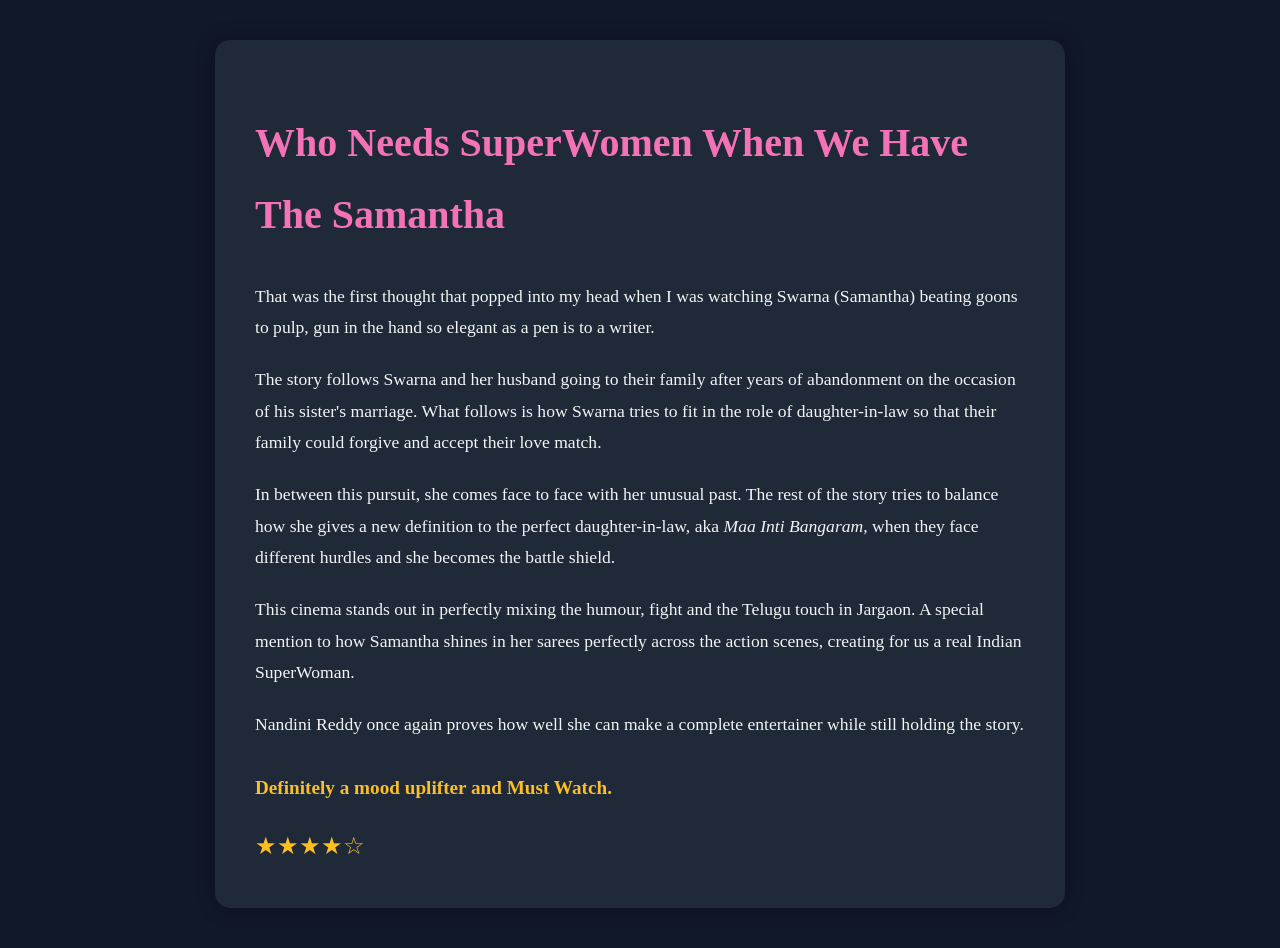
==== maa-inti-bangaram-review.html @ eb084086 "Review for 'Maa Inti Bangaram' This HTML file contains a review of the movie 'Maa Inti Bangaram', de" ====
<!DOCTYPE html>
<html lang="en">
<head>
    <meta charset="UTF-8">
    <meta name="viewport" content="width=device-width, initial-scale=1.0">
    <title>Who Needs SuperWomen When We Have The Samantha</title>
    <style>
        body {
            background-color: #111827;
            color: #f3f4f6;
            font-family: Georgia, serif;
            line-height: 1.8;
            max-width: 850px;
            margin: auto;
            padding: 40px 20px;
        }

        .review-card {
            background-color: #1f2937;
            padding: 40px;
            border-radius: 15px;
            box-shadow: 0 0 20px rgba(0,0,0,0.3);
        }

        h1 {
            color: #f472b6;
            font-size: 2.5rem;
            margin-bottom: 30px;
        }

        p {
            margin-bottom: 20px;
            font-size: 1.1rem;
        }

        .movie-title {
            font-style: italic;
        }

        .conclusion {
            font-weight: bold;
            font-size: 1.2rem;
            color: #fbbf24;
            margin-top: 30px;
        }

        .rating {
            font-size: 1.5rem;
            color: #fbbf24;
            margin-top: 20px;
        }
    </style>
</head>
<body>

<div class="review-card">

<h1>Who Needs SuperWomen When We Have The Samantha</h1>

<p>
That was the first thought that popped into my head when I was watching Swarna (Samantha) beating goons to pulp, gun in the hand so elegant as a pen is to a writer.
</p>

<p>
The story follows Swarna and her husband going to their family after years of abandonment on the occasion of his sister's marriage. What follows is how Swarna tries to fit in the role of daughter-in-law so that their family could forgive and accept their love match.
</p>

<p>
In between this pursuit, she comes face to face with her unusual past. The rest of the story tries to balance how she gives a new definition to the perfect daughter-in-law, aka <span class="movie-title">Maa Inti Bangaram</span>, when they face different hurdles and she becomes the battle shield.
</p>

<p>
This cinema stands out in perfectly mixing the humour, fight and the Telugu touch in Jargaon. A special mention to how Samantha shines in her sarees perfectly across the action scenes, creating for us a real Indian SuperWoman.
</p>

<p>
Nandini Reddy once again proves how well she can make a complete entertainer while still holding the story.
</p>

<p class="conclusion">
Definitely a mood uplifter and Must Watch.
</p>

<div class="rating">
★★★★☆
</div>

</div>

</body>
</html>
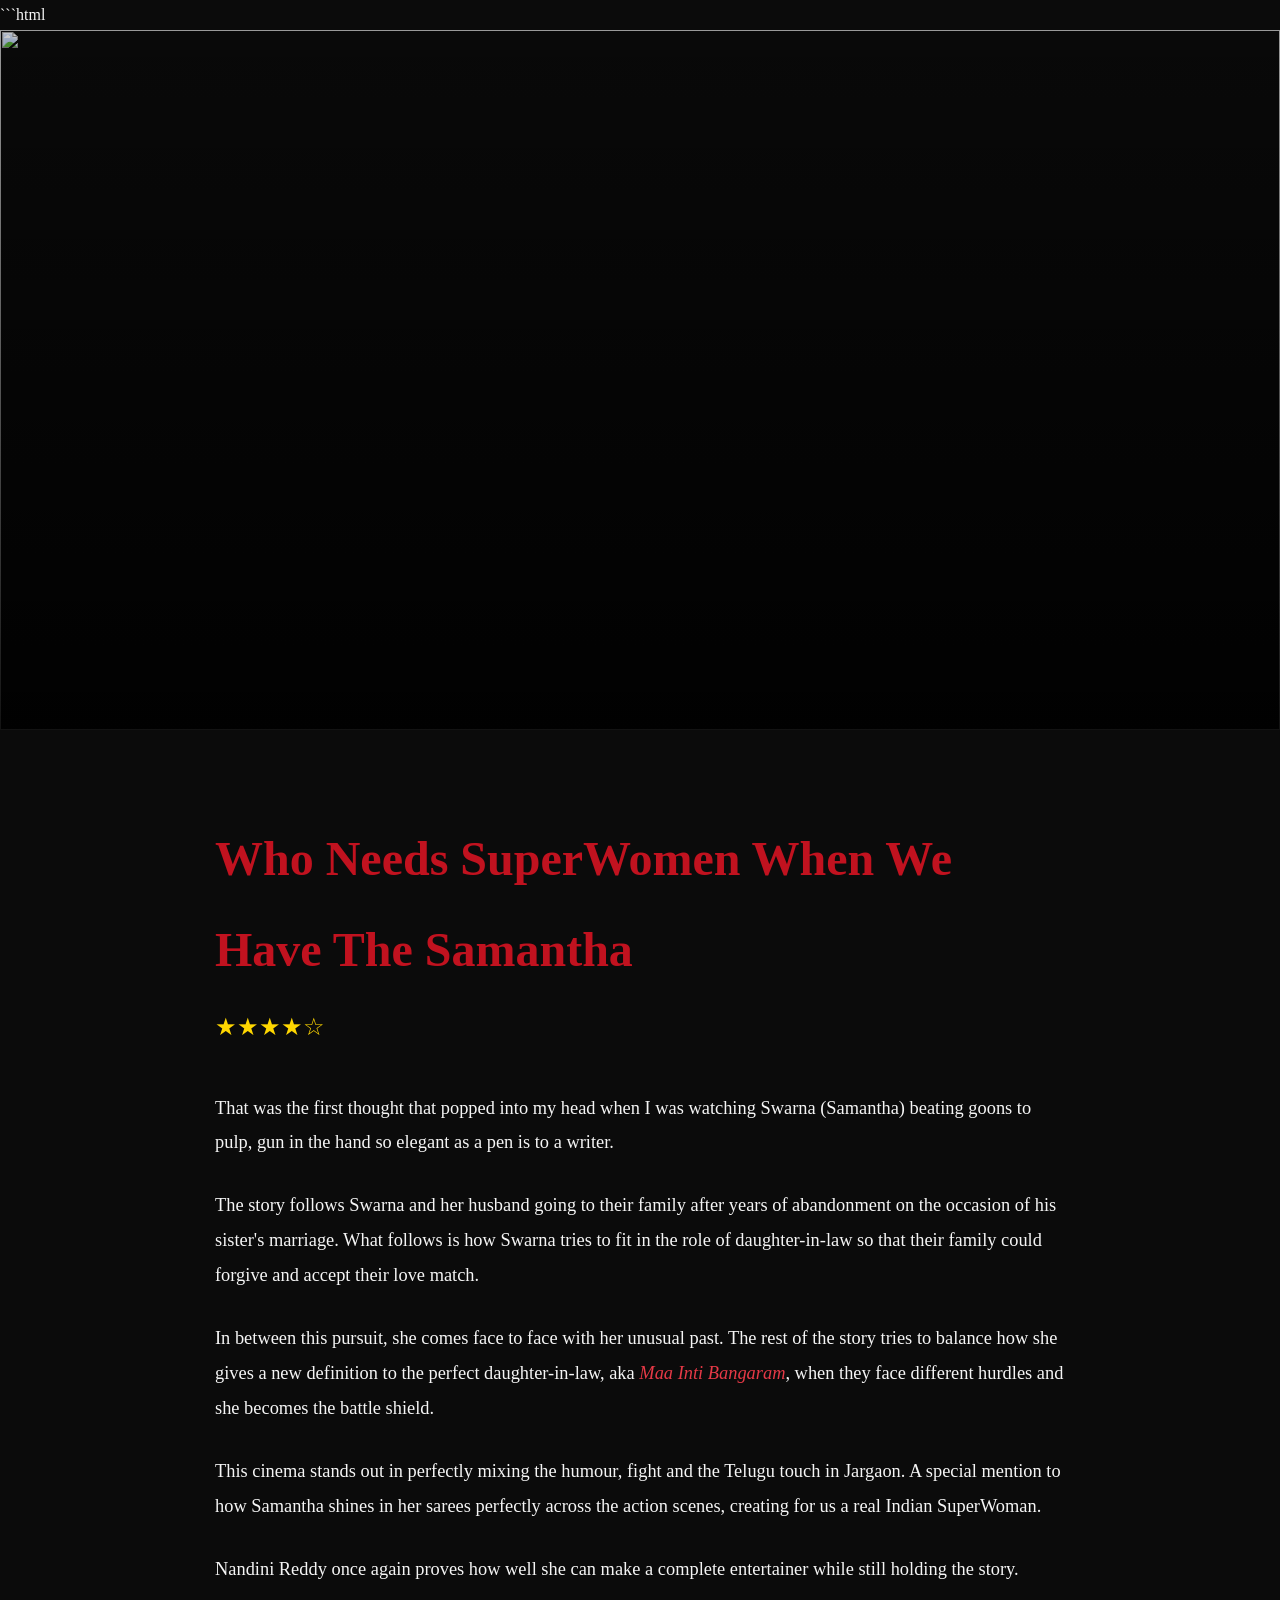
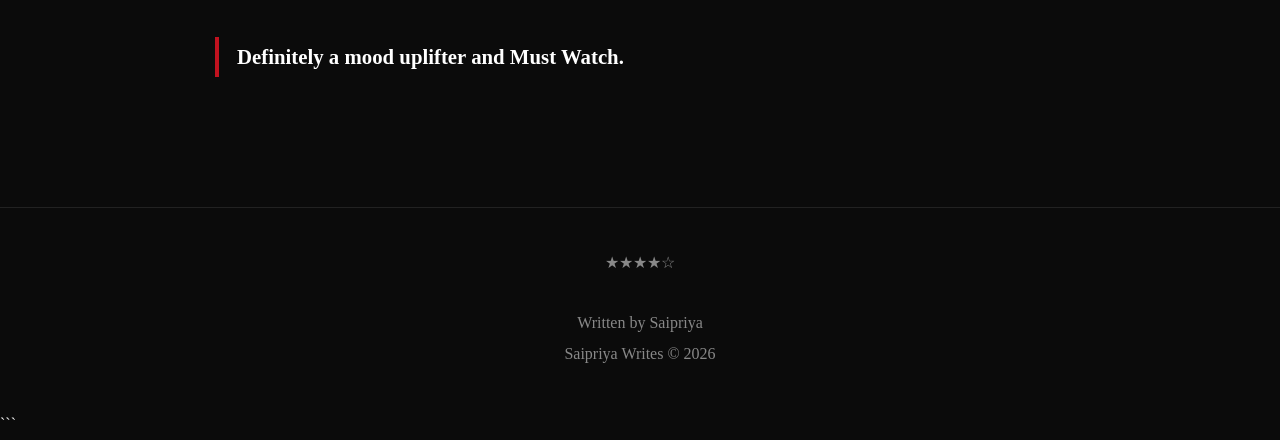
==== commit 2847d4df: "Review for 'Maa Inti Bangaram' -1 Updated HTML structure and styling for the review page, including " ====
--- a/maa-inti-bangaram-review.html
+++ b/maa-inti-bangaram-review.html
@@ -1,61 +1,108 @@
+```html
 <!DOCTYPE html>
 <html lang="en">
 <head>
-    <meta charset="UTF-8">
-    <meta name="viewport" content="width=device-width, initial-scale=1.0">
-    <title>Who Needs SuperWomen When We Have The Samantha</title>
-    <style>
-        body {
-            background-color: #111827;
-            color: #f3f4f6;
-            font-family: Georgia, serif;
-            line-height: 1.8;
-            max-width: 850px;
-            margin: auto;
-            padding: 40px 20px;
-        }
+<meta charset="UTF-8">
+<meta name="viewport" content="width=device-width, initial-scale=1.0">
 
-        .review-card {
-            background-color: #1f2937;
-            padding: 40px;
-            border-radius: 15px;
-            box-shadow: 0 0 20px rgba(0,0,0,0.3);
-        }
+<title>Who Needs SuperWomen When We Have The Samantha</title>
 
-        h1 {
-            color: #f472b6;
-            font-size: 2.5rem;
-            margin-bottom: 30px;
-        }
+<style>
 
-        p {
-            margin-bottom: 20px;
-            font-size: 1.1rem;
-        }
+body{
+    background:#0b0b0b;
+    color:#f5f5f5;
+    font-family: Georgia, serif;
+    margin:0;
+    line-height:1.9;
+}
 
-        .movie-title {
-            font-style: italic;
-        }
+.hero{
+    position:relative;
+}
 
-        .conclusion {
-            font-weight: bold;
-            font-size: 1.2rem;
-            color: #fbbf24;
-            margin-top: 30px;
-        }
+.hero img{
+    width:100%;
+    max-height:700px;
+    object-fit:cover;
+    display:block;
+}
 
-        .rating {
-            font-size: 1.5rem;
-            color: #fbbf24;
-            margin-top: 20px;
-        }
-    </style>
+.overlay{
+    position:absolute;
+    inset:0;
+    background:linear-gradient(
+        to bottom,
+        rgba(0,0,0,.2),
+        rgba(0,0,0,.9)
+    );
+}
+
+.content{
+    max-width:850px;
+    margin:auto;
+    padding:50px 25px;
+}
+
+h1{
+    color:#c1121f;
+    font-size:3rem;
+    margin-bottom:10px;
+}
+
+.rating{
+    color:#ffd700;
+    font-size:1.5rem;
+    margin-bottom:40px;
+}
+
+p{
+    font-size:1.15rem;
+    margin-bottom:28px;
+}
+
+.movie{
+    color:#e63946;
+    font-style:italic;
+}
+
+.end{
+    font-size:1.3rem;
+    font-weight:bold;
+    color:#ffffff;
+    border-left:4px solid #c1121f;
+    padding-left:18px;
+    margin-top:50px;
+}
+
+footer{
+    text-align:center;
+    padding:40px;
+    color:#888;
+    border-top:1px solid #222;
+    margin-top:80px;
+}
+
+</style>
 </head>
+
 <body>
 
-<div class="review-card">
+<div class="hero">
+
+<img src="images/maa-inti-bangaram-poster.jpg">
+
+<div class="overlay"></div>
+
+</div>
+
+<div class="content">
 
 <h1>Who Needs SuperWomen When We Have The Samantha</h1>
+
+<div class="rating">
+★★★★☆
+</div>
 
 <p>
 That was the first thought that popped into my head when I was watching Swarna (Samantha) beating goons to pulp, gun in the hand so elegant as a pen is to a writer.
@@ -66,7 +113,7 @@
 </p>
 
 <p>
-In between this pursuit, she comes face to face with her unusual past. The rest of the story tries to balance how she gives a new definition to the perfect daughter-in-law, aka <span class="movie-title">Maa Inti Bangaram</span>, when they face different hurdles and she becomes the battle shield.
+In between this pursuit, she comes face to face with her unusual past. The rest of the story tries to balance how she gives a new definition to the perfect daughter-in-law, aka <span class="movie">Maa Inti Bangaram</span>, when they face different hurdles and she becomes the battle shield.
 </p>
 
 <p>
@@ -77,15 +124,21 @@
 Nandini Reddy once again proves how well she can make a complete entertainer while still holding the story.
 </p>
 
-<p class="conclusion">
+<div class="end">
 Definitely a mood uplifter and Must Watch.
-</p>
-
-<div class="rating">
-★★★★☆
 </div>
 
 </div>
 
+<footer>
+
+★★★★☆ <br><br>
+
+Written by Saipriya<br>
+Saipriya Writes © 2026
+
+</footer>
+
 </body>
 </html>
+```
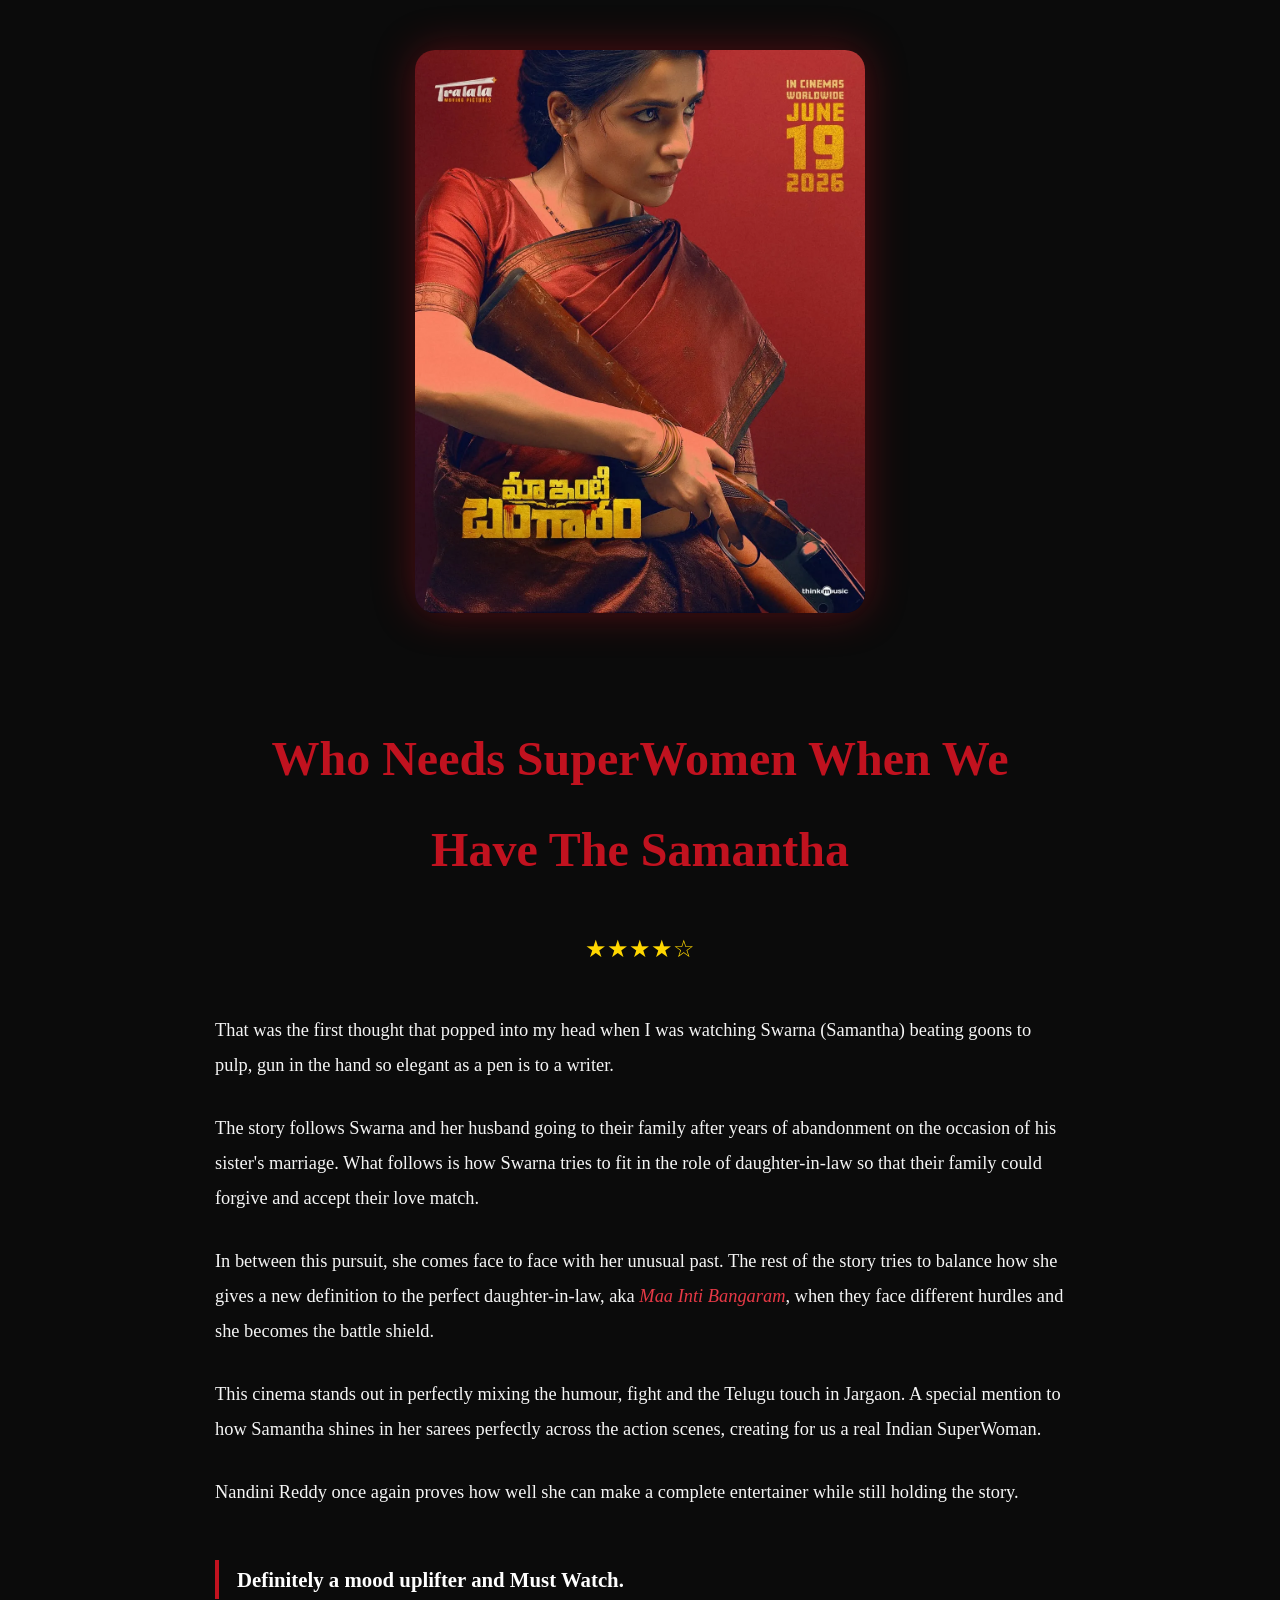
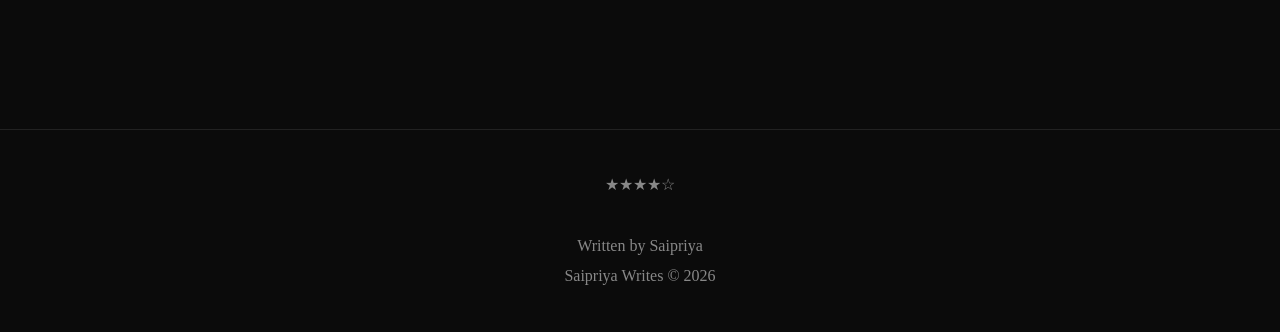
==== commit f125b5f7: "Refactor HTML structure and styles for review page" ====
--- a/maa-inti-bangaram-review.html
+++ b/maa-inti-bangaram-review.html
@@ -1,4 +1,3 @@
-```html
 <!DOCTYPE html>
 <html lang="en">
 <head>
@@ -21,11 +20,17 @@
     position:relative;
 }
 
-.hero img{
-    width:100%;
-    max-height:700px;
-    object-fit:cover;
-    display:block;
+.poster-section{
+    text-align:center;
+    margin-top:50px;
+}
+
+.poster{
+    width:450px;
+    max-width:90%;
+    height:auto;
+    border-radius:20px;
+    box-shadow:0 0 40px rgba(193,18,31,.4);
 }
 
 .overlay{
@@ -47,12 +52,14 @@
 h1{
     color:#c1121f;
     font-size:3rem;
-    margin-bottom:10px;
+    text-align:center;
+    margin-top:40px;
 }
 
 .rating{
     color:#ffd700;
     font-size:1.5rem;
+    text-align:center;
     margin-bottom:40px;
 }
 
@@ -88,11 +95,11 @@
 
 <body>
 
-<div class="hero">
+    <div class="poster-section">
 
-<img src="images/maa-inti-bangaram-poster.jpg">
-
-<div class="overlay"></div>
+<img src="images/maa-inti-bangaram-poster.jpg"
+     class="poster"
+     alt="Maa Inti Bangaram Poster">
 
 </div>
 
@@ -141,4 +148,3 @@
 
 </body>
 </html>
-```
